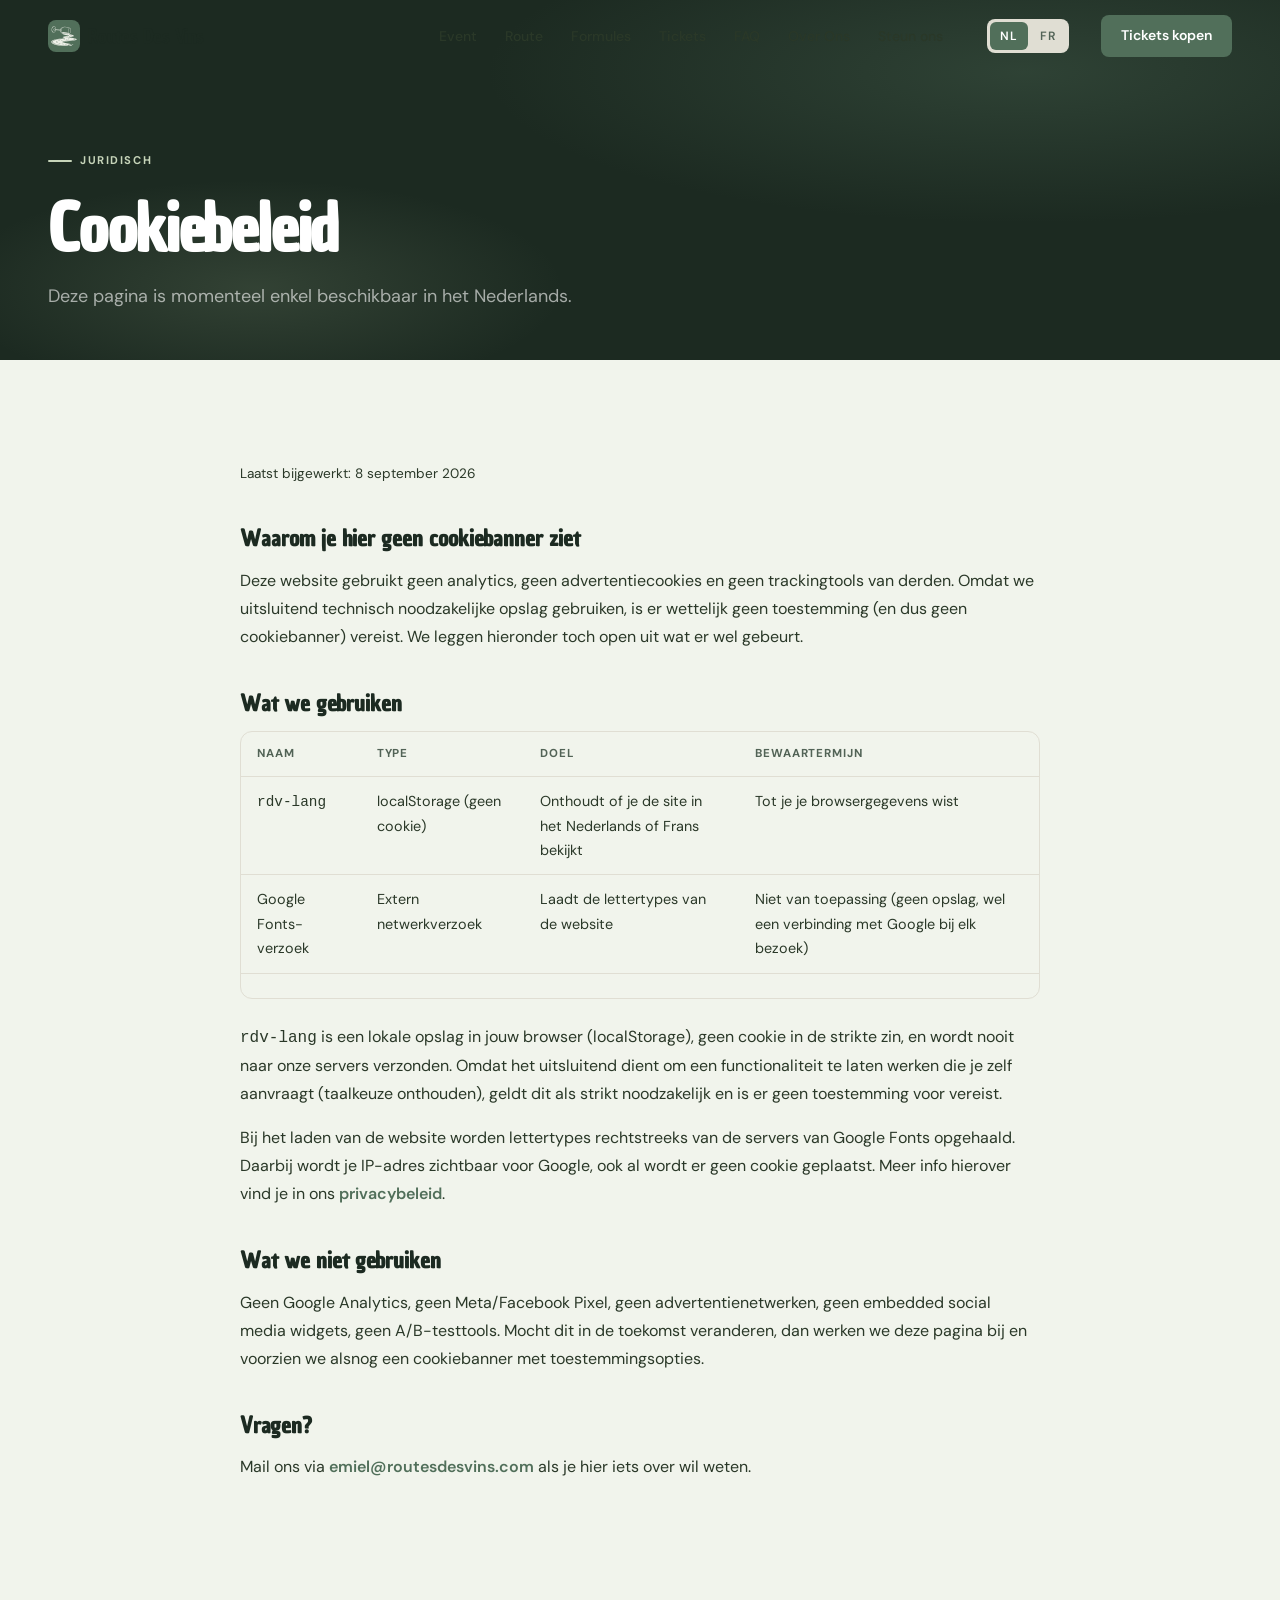
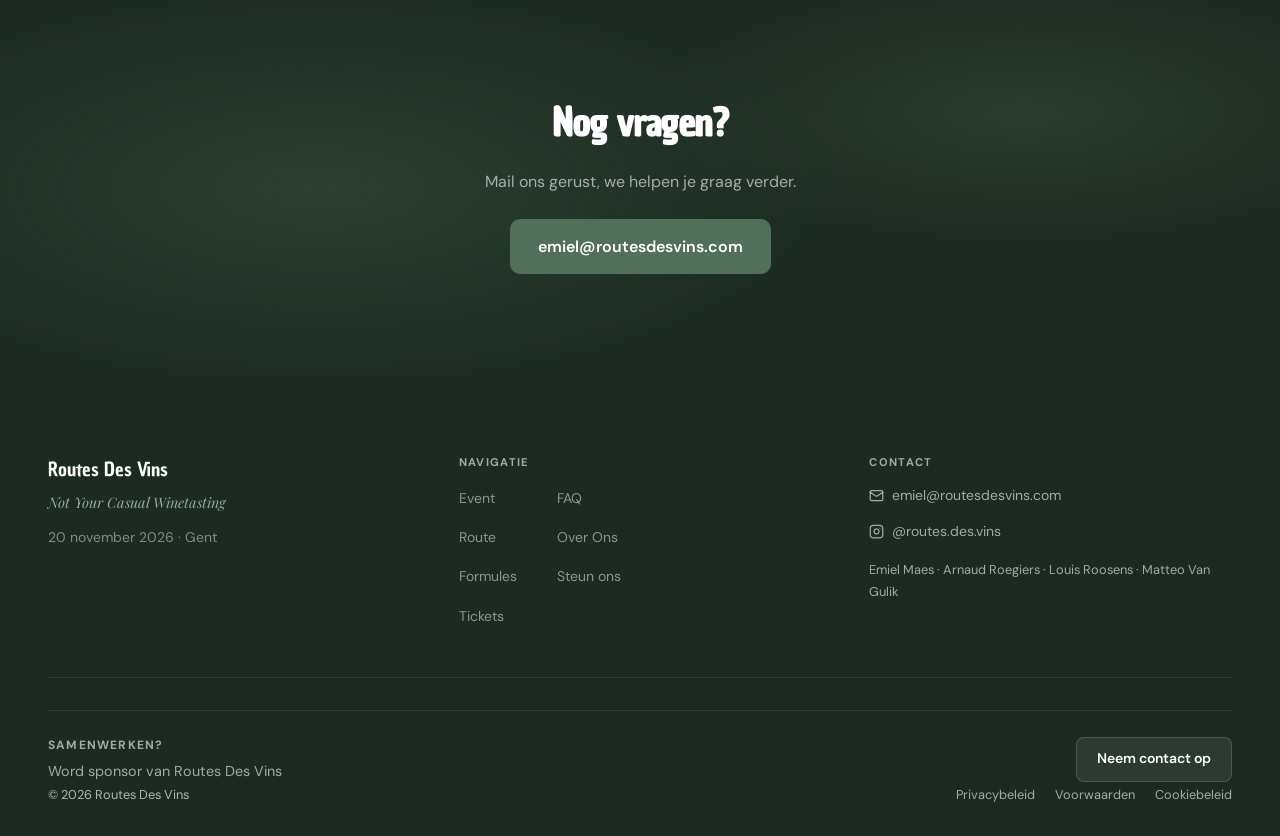
==== cookiebeleid.html @ 88eb8efd "Add legal pages, accessibility fixes, handelaar reorder, and new photos - Add privacy policy, terms " ====
<!DOCTYPE html>
<html lang="nl">
<head>
  <meta charset="UTF-8">
  <meta name="viewport" content="width=device-width, initial-scale=1.0">
  <title>Cookiebeleid — Routes Des Vins</title>
  <link rel="stylesheet" href="styles.css">
  <link rel="preconnect" href="https://fonts.googleapis.com">
  <link href="https://fonts.googleapis.com/css2?family=Chau+Philomene+One:ital@0;1&family=DM+Sans:ital,opsz,wght@0,9..40,300;0,9..40,400;0,9..40,500;0,9..40,600;1,9..40,300&family=Playfair+Display:ital@1&display=swap" rel="stylesheet">
  <style>
    .legal-prose h2 { font-size: 1.4rem; margin: 2.5rem 0 1rem; }
    .legal-prose h2:first-child { margin-top: 0; }
    .legal-prose p { margin: 0 0 1rem; color: var(--c-text); line-height: 1.75; }
    .legal-prose a { color: var(--c-forest); font-weight: 600; }
    .legal-meta { font-size: 0.85rem; color: var(--c-text-light); margin-bottom: 2.5rem; }
    .cookie-table { width: 100%; border-collapse: collapse; margin: 0 0 1.5rem; font-size: 0.9rem; }
    .cookie-table th, .cookie-table td { text-align: left; padding: 0.75rem 1rem; border-bottom: 1px solid var(--c-offwhite); vertical-align: top; }
    .cookie-table th { font-size: 0.72rem; font-weight: 700; letter-spacing: 0.08em; text-transform: uppercase; color: var(--c-text-light); }
    .table-wrapper { overflow-x: auto; border-radius: 12px; border: 1px solid var(--c-offwhite); margin-bottom: 1.5rem; }
    .cta-banner { background: var(--c-dark); position: relative; overflow: hidden; text-align: center; }
    .cta-banner::before {
      content: '';
      position: absolute;
      inset: 0;
      background:
        radial-gradient(ellipse 60% 80% at 25% 50%, rgba(81,111,90,.3) 0%, transparent 70%),
        radial-gradient(ellipse 50% 60% at 80% 30%, rgba(140,161,128,.15) 0%, transparent 60%);
    }
    .cta-banner > .container { position: relative; z-index: 1; }
  </style>
</head>
<body>

<nav class="nav scrolled">
  <a href="index.html" class="nav-logo">
    <img src="fotos/logo-mark.png" alt="Routes Des Vins" width="32" height="32">
    Routes Des Vins
  </a>
  <ul class="nav-links">
    <li><a href="event.html" data-i18n="nav_event">Event</a></li>
    <li><a href="route.html" data-i18n="nav_route">Route</a></li>
    <li><a href="formules.html" data-i18n="nav_formules">Formules</a></li>
    <li><a href="tickets.html" data-i18n="nav_tickets">Tickets</a></li>
    <li><a href="faq.html" data-i18n="nav_faq">FAQ</a></li>
    <li><a href="over-ons.html" data-i18n="nav_about">Over Ons</a></li>
    <li><a href="steun-ons.html" data-i18n="nav_steunons">Steun ons</a></li>
  </ul>
  <div class="nav-lang">
    <button class="lang-btn" data-lang="nl">NL</button>
    <button class="lang-btn" data-lang="fr">FR</button>
  </div>
  <a href="tickets.html" class="nav-cta" data-i18n="nav_cta">Tickets kopen</a>
  <button class="nav-hamburger" aria-label="Menu">
    <span></span><span></span><span></span>
  </button>
</nav>
<div class="nav-mobile">
  <a href="event.html" data-i18n="nav_event">Event</a>
  <a href="route.html" data-i18n="nav_route">Route</a>
  <a href="formules.html" data-i18n="nav_formules">Formules</a>
  <a href="tickets.html" data-i18n="nav_tickets">Tickets</a>
  <a href="faq.html" data-i18n="nav_faq">FAQ</a>
  <a href="over-ons.html" data-i18n="nav_about">Over Ons</a>
  <a href="steun-ons.html" data-i18n="nav_steunons">Steun ons</a>
  <a href="tickets.html" class="mobile-cta" data-i18n="nav_cta">Tickets kopen</a>
  <div class="mobile-lang">
    <button class="lang-btn" data-lang="nl">NL</button>
    <button class="lang-btn" data-lang="fr">FR</button>
  </div>
</div>

<header class="page-header">
  <div class="container page-header-content" style="width:100%">
    <span class="section-eyebrow">Juridisch</span>
    <h1 class="display-lg reveal" style="margin-top:0.5rem">Cookiebeleid</h1>
    <p class="body-lg reveal delay-1" style="max-width:560px;margin-top:1rem;color:rgba(255,255,255,.6)">Deze pagina is momenteel enkel beschikbaar in het Nederlands.</p>
  </div>
</header>

<section class="section" style="background:var(--c-cream)">
  <div class="container-sm legal-prose">
    <p class="legal-meta">Laatst bijgewerkt: 8 september 2026</p>

    <h2>Waarom je hier geen cookiebanner ziet</h2>
    <p>Deze website gebruikt geen analytics, geen advertentiecookies en geen trackingtools van derden. Omdat we uitsluitend technisch noodzakelijke opslag gebruiken, is er wettelijk geen toestemming (en dus geen cookiebanner) vereist. We leggen hieronder toch open uit wat er wel gebeurt.</p>

    <h2>Wat we gebruiken</h2>
    <div class="table-wrapper">
      <table class="cookie-table">
        <thead>
          <tr>
            <th>Naam</th>
            <th>Type</th>
            <th>Doel</th>
            <th>Bewaartermijn</th>
          </tr>
        </thead>
        <tbody>
          <tr>
            <td><code>rdv-lang</code></td>
            <td>localStorage (geen cookie)</td>
            <td>Onthoudt of je de site in het Nederlands of Frans bekijkt</td>
            <td>Tot je je browsergegevens wist</td>
          </tr>
          <tr>
            <td>Google Fonts-verzoek</td>
            <td>Extern netwerkverzoek</td>
            <td>Laadt de lettertypes van de website</td>
            <td>Niet van toepassing (geen opslag, wel een verbinding met Google bij elk bezoek)</td>
          </tr>
        </tbody>
      </table>
    </div>
    <p><code>rdv-lang</code> is een lokale opslag in jouw browser (localStorage), geen cookie in de strikte zin, en wordt nooit naar onze servers verzonden. Omdat het uitsluitend dient om een functionaliteit te laten werken die je zelf aanvraagt (taalkeuze onthouden), geldt dit als strikt noodzakelijk en is er geen toestemming voor vereist.</p>
    <p>Bij het laden van de website worden lettertypes rechtstreeks van de servers van Google Fonts opgehaald. Daarbij wordt je IP-adres zichtbaar voor Google, ook al wordt er geen cookie geplaatst. Meer info hierover vind je in ons <a href="privacybeleid.html">privacybeleid</a>.</p>

    <h2>Wat we niet gebruiken</h2>
    <p>Geen Google Analytics, geen Meta/Facebook Pixel, geen advertentienetwerken, geen embedded social media widgets, geen A/B-testtools. Mocht dit in de toekomst veranderen, dan werken we deze pagina bij en voorzien we alsnog een cookiebanner met toestemmingsopties.</p>

    <h2>Vragen?</h2>
    <p>Mail ons via <a href="mailto:emiel@routesdesvins.com">emiel@routesdesvins.com</a> als je hier iets over wil weten.</p>
  </div>
</section>

<section class="section cta-banner">
  <div class="container" style="display:flex;flex-direction:column;align-items:center;gap:1.5rem">
    <h2 class="display-md reveal" style="color:#fff;text-align:center">Nog vragen?</h2>
    <p class="reveal delay-1" style="color:rgba(255,255,255,.6);text-align:center;max-width:480px">Mail ons gerust, we helpen je graag verder.</p>
    <a href="mailto:emiel@routesdesvins.com" class="btn-primary reveal delay-2">emiel@routesdesvins.com</a>
  </div>
</section>

<footer class="footer">
  <div class="container">
    <div class="footer-top">
      <div>
        <div class="footer-brand">Routes Des Vins</div>
        <div class="footer-tagline" data-i18n="footer_tagline">Not Your Casual Winetasting</div>
        <p style="margin-top:0.75rem;font-size:0.875rem;color:rgba(255,255,255,.45)" data-i18n="footer_date">20 november 2026 · Gent</p>
      </div>
      <div>
        <div class="footer-label">Navigatie</div>
        <div style="display:flex;gap:2.5rem;">
          <ul class="footer-links">
            <li><a href="event.html" data-i18n="nav_event">Event</a></li>
            <li><a href="route.html" data-i18n="nav_route">Route</a></li>
            <li><a href="formules.html" data-i18n="nav_formules">Formules</a></li>
            <li><a href="tickets.html" data-i18n="nav_tickets">Tickets</a></li>
          </ul>
          <ul class="footer-links">
            <li><a href="faq.html" data-i18n="nav_faq">FAQ</a></li>
            <li><a href="over-ons.html" data-i18n="nav_about">Over Ons</a></li>
            <li><a href="steun-ons.html" data-i18n="nav_steunons">Steun ons</a></li>
          </ul>
        </div>
      </div>
      <div>
        <div class="footer-label" data-i18n="footer_contact">Contact</div>
        <p style="margin-bottom:0.5rem">
          <a href="mailto:emiel@routesdesvins.com" style="color:rgba(255,255,255,.6);font-size:0.875rem;display:inline-flex;align-items:center;gap:0.5rem">
            <svg width="15" height="15" viewBox="0 0 24 24" fill="none" stroke="currentColor" stroke-width="2" stroke-linecap="round" stroke-linejoin="round"><rect x="2" y="4" width="20" height="16" rx="2"/><path d="m22 7-8.97 5.7a1.94 1.94 0 0 1-2.06 0L2 7"/></svg>
            emiel@routesdesvins.com
          </a>
        </p>
        <p style="margin-bottom:0.75rem">
          <a href="https://instagram.com/routes.des.vins" target="_blank" rel="noopener" style="color:rgba(255,255,255,.6);font-size:0.875rem;display:inline-flex;align-items:center;gap:0.5rem">
            <svg width="15" height="15" viewBox="0 0 24 24" fill="none" stroke="currentColor" stroke-width="2" stroke-linecap="round" stroke-linejoin="round"><rect x="2" y="2" width="20" height="20" rx="5"/><path d="M16 11.37A4 4 0 1 1 12.63 8 4 4 0 0 1 16 11.37z"/><line x1="17.5" y1="6.5" x2="17.51" y2="6.5"/></svg>
            <span data-i18n="footer_instagram">@routes.des.vins</span>
          </a>
        </p>
        <p style="font-size:0.8rem;color:rgba(255,255,255,.6)" data-i18n="footer_org">Emiel Maes · Arnaud Roegiers · Louis Roosens · Matteo Van Gulik</p>
      </div>
    </div>
    <div style="border-top:1px solid rgba(255,255,255,.08);padding-top:1.5rem;margin-top:0.5rem;display:flex;align-items:center;justify-content:space-between;flex-wrap:wrap;gap:1rem;">
      <div>
        <div style="font-size:0.75rem;font-weight:700;letter-spacing:0.1em;text-transform:uppercase;color:rgba(255,255,255,.6);margin-bottom:0.25rem">Samenwerken?</div>
        <div style="font-size:0.9rem;color:rgba(255,255,255,.6)">Word sponsor van Routes Des Vins</div>
      </div>
      <a href="mailto:emiel@routesdesvins.com" style="display:inline-flex;align-items:center;gap:0.5rem;background:rgba(255,255,255,.08);border:1px solid rgba(255,255,255,.15);color:#fff;font-size:0.875rem;font-weight:600;padding:0.6rem 1.25rem;border-radius:8px;text-decoration:none">Neem contact op</a>
    </div>
    <div class="footer-bottom">
      <span data-i18n="footer_rights">© 2026 Routes Des Vins</span>
      <nav style="display:flex;gap:1.25rem;flex-wrap:wrap">
        <a href="privacybeleid.html" style="color:rgba(255,255,255,.6);font-size:0.8rem">Privacybeleid</a>
        <a href="voorwaarden.html" style="color:rgba(255,255,255,.6);font-size:0.8rem">Voorwaarden</a>
        <a href="cookiebeleid.html" style="color:rgba(255,255,255,.6);font-size:0.8rem">Cookiebeleid</a>
      </nav>
    </div>
  </div>
</footer>

<script src="translations.js"></script>
</body>
</html>
---- styles.css ----
/* ============================================
   Routes Des Vins — Design System
   ============================================ */

@import url('https://fonts.googleapis.com/css2?family=Chau+Philomene+One:ital@0;1&family=DM+Sans:ital,opsz,wght@0,9..40,300;0,9..40,400;0,9..40,500;0,9..40,600;1,9..40,300&family=Playfair+Display:ital@1&display=swap');

/* ── CSS Custom Properties ── */
:root {
  --c-forest:     #516F5A;
  --c-sage:       #8CA180;
  --c-muted:      #95AA9F;
  --c-light:      #C6D4B9;
  --c-offwhite:   #E0DED3;
  --c-cream:      #F1F4EC;
  --c-dark:       #1C2A21;
  --c-dark-mid:   #2D3F32;
  --c-text:       #2A3828;
  --c-text-light: #526356;

  --font-display: 'Chau Philomene One', sans-serif;
  --font-body:    'DM Sans', sans-serif;
  --font-accent:  'Playfair Display', serif;

  --nav-h: 72px;

  --ease-spring: cubic-bezier(0.34, 1.56, 0.64, 1);
  --ease-out:    cubic-bezier(0.22, 1, 0.36, 1);
  --ease-in-out: cubic-bezier(0.65, 0, 0.35, 1);

  --shadow-sm:  0 1px 3px rgba(81,111,90,.08), 0 1px 2px rgba(81,111,90,.06);
  --shadow-md:  0 4px 16px rgba(81,111,90,.10), 0 2px 6px rgba(81,111,90,.08);
  --shadow-lg:  0 12px 40px rgba(81,111,90,.14), 0 4px 12px rgba(81,111,90,.08);
  --shadow-xl:  0 24px 64px rgba(81,111,90,.18), 0 8px 20px rgba(81,111,90,.10);
}

/* ── Reset & Base ── */
*, *::before, *::after { box-sizing: border-box; margin: 0; padding: 0; }

html { scroll-behavior: smooth; font-size: 16px; }

body {
  font-family: var(--font-body);
  background: var(--c-cream);
  color: var(--c-text);
  line-height: 1.7;
  -webkit-font-smoothing: antialiased;
  -moz-osx-font-smoothing: grayscale;
  overflow-x: hidden;
}

img { display: block; max-width: 100%; }
a { color: inherit; text-decoration: none; }

/* ── Typography ── */
h1, h2, h3, h4 {
  font-family: var(--font-display);
  line-height: 1.1;
  color: var(--c-dark);
}

.display-xl {
  font-size: clamp(3rem, 8vw, 7rem);
  letter-spacing: -0.03em;
  line-height: 1.0;
}

.display-lg {
  font-size: clamp(2rem, 5vw, 4.5rem);
  letter-spacing: -0.025em;
}

.display-md {
  font-size: clamp(1.5rem, 3vw, 2.75rem);
  letter-spacing: -0.02em;
}

.body-lg  { font-size: 1.125rem; line-height: 1.75; }
.body-sm  { font-size: 0.875rem; line-height: 1.6; }
.label    { font-size: 0.75rem; font-weight: 600; letter-spacing: 0.12em; text-transform: uppercase; }
.italic-accent { font-family: var(--font-accent); font-style: italic; }

/* ── Navigation ── */
.nav {
  position: fixed;
  top: 0; left: 0; right: 0;
  z-index: 100;
  height: var(--nav-h);
  display: flex;
  align-items: center;
  padding: 0 clamp(1.5rem, 4vw, 3rem);
  gap: 2rem;
  transition: background 0.4s var(--ease-out), box-shadow 0.4s var(--ease-out);
}

.nav.scrolled {
  background: rgba(241,244,236,.96);
  backdrop-filter: blur(12px);
  -webkit-backdrop-filter: blur(12px);
  box-shadow: var(--shadow-sm);
}

.nav-logo {
  font-family: var(--font-display);
  font-size: 1.2rem;
  letter-spacing: -0.01em;
  color: var(--c-dark);
  flex-shrink: 0;
  display: flex;
  align-items: center;
  gap: 0.5rem;
}

.nav-logo svg { width: 32px; height: 32px; }
.nav-logo img { width: 32px; height: 32px; border-radius: 8px; display: block; flex-shrink: 0; }

.nav-links {
  display: flex;
  align-items: center;
  gap: 0.25rem;
  margin-left: auto;
  list-style: none;
}

.nav-links a {
  font-size: 0.875rem;
  font-weight: 500;
  color: var(--c-text);
  padding: 0.5rem 0.75rem;
  border-radius: 6px;
  transition: color 0.2s, background 0.2s;
}

.nav-links a:hover { color: var(--c-forest); background: rgba(81,111,90,.06); }
.nav-links a:active { background: rgba(81,111,90,.12); }
.nav-links a.active { color: var(--c-forest); font-weight: 600; }
.nav-links a:focus-visible { outline: 2px solid var(--c-sage); outline-offset: 2px; border-radius: 4px; }

.nav-lang {
  display: flex;
  align-items: center;
  gap: 0.125rem;
  background: var(--c-offwhite);
  border-radius: 8px;
  padding: 3px;
  flex-shrink: 0;
}

.nav-lang button {
  font-family: var(--font-body);
  font-size: 0.75rem;
  font-weight: 600;
  letter-spacing: 0.06em;
  padding: 0.35rem 0.65rem;
  border: none;
  border-radius: 6px;
  cursor: pointer;
  background: transparent;
  color: var(--c-text-light);
  transition: background 0.2s, color 0.2s;
}

.nav-lang button.active {
  background: var(--c-forest);
  color: #fff;
}

.nav-lang button:hover:not(.active) { background: var(--c-light); color: var(--c-dark); }
.nav-lang button:focus-visible { outline: 2px solid var(--c-sage); outline-offset: 2px; }
.nav-hamburger:focus-visible { outline: 2px solid var(--c-sage); outline-offset: 2px; border-radius: 4px; }

.nav-cta {
  flex-shrink: 0;
  font-family: var(--font-body);
  font-size: 0.875rem;
  font-weight: 600;
  padding: 0.55rem 1.25rem;
  background: var(--c-forest);
  color: #fff;
  border-radius: 8px;
  border: none;
  cursor: pointer;
  transition: background 0.2s, transform 0.2s var(--ease-spring), box-shadow 0.2s;
  text-decoration: none;
  display: inline-flex;
  align-items: center;
}

.nav-cta:hover { background: var(--c-dark-mid); box-shadow: var(--shadow-md); transform: translateY(-1px); }
.nav-cta:active { transform: translateY(0); box-shadow: none; }

.nav-hamburger {
  display: none;
  flex-direction: column;
  gap: 5px;
  cursor: pointer;
  padding: 8px;
  border: none;
  background: none;
  margin-left: auto;
}

.nav-hamburger span {
  display: block;
  width: 22px;
  height: 2px;
  background: var(--c-dark);
  border-radius: 2px;
  transition: transform 0.3s var(--ease-out), opacity 0.3s;
}

/* ── Mobile Nav ── */
.nav-mobile { display: none; }

@media (max-width: 900px) {
  .nav-links, .nav-lang, .nav-cta { display: none; }
  .nav-hamburger { display: flex; }

  .nav-mobile {
    display: block;
    position: fixed;
    inset: 0;
    z-index: 99;
    background: var(--c-cream);
    display: flex;
    flex-direction: column;
    padding: calc(var(--nav-h) + 2rem) 2rem 2rem;
    gap: 0.5rem;
    transform: translateX(100%);
    transition: transform 0.4s var(--ease-out);
  }

  .nav-mobile.open { transform: translateX(0); }

  .nav-mobile a {
    font-family: var(--font-display);
    font-size: 1.75rem;
    color: var(--c-dark);
    padding: 0.75rem 0;
    border-bottom: 1px solid var(--c-offwhite);
    display: block;
  }

  .nav-mobile .mobile-lang {
    display: flex;
    gap: 1rem;
    margin-top: 1.5rem;
    padding-top: 1.5rem;
    border-top: 1px solid var(--c-offwhite);
  }

  .nav-mobile .mobile-lang button {
    font-family: var(--font-body);
    font-size: 0.875rem;
    font-weight: 600;
    padding: 0.5rem 1rem;
    border-radius: 8px;
    border: 2px solid var(--c-forest);
    background: transparent;
    color: var(--c-forest);
    cursor: pointer;
  }

  .nav-mobile .mobile-lang button.active {
    background: var(--c-forest);
    color: #fff;
  }

  .nav-mobile .mobile-cta {
    margin-top: 1rem;
    display: inline-flex;
    justify-content: center;
    padding: 1rem;
    background: var(--c-forest);
    color: #fff;
    border-radius: 12px;
    font-weight: 600;
    font-size: 1rem;
  }
}

/* ── Buttons ── */
.btn-primary {
  display: inline-flex;
  align-items: center;
  gap: 0.5rem;
  font-family: var(--font-body);
  font-size: 1rem;
  font-weight: 600;
  padding: 0.85rem 1.75rem;
  background: var(--c-forest);
  color: #fff;
  border-radius: 10px;
  border: none;
  cursor: pointer;
  text-decoration: none;
  transition: background 0.2s, transform 0.25s var(--ease-spring), box-shadow 0.25s;
}

.btn-primary:hover { background: var(--c-dark-mid); box-shadow: var(--shadow-lg); transform: translateY(-2px); }
.btn-primary:active { transform: translateY(0); box-shadow: var(--shadow-sm); }
.btn-primary:focus-visible { outline: 3px solid var(--c-sage); outline-offset: 3px; }

.btn-secondary {
  display: inline-flex;
  align-items: center;
  gap: 0.5rem;
  font-family: var(--font-body);
  font-size: 1rem;
  font-weight: 600;
  padding: 0.85rem 1.75rem;
  background: transparent;
  color: var(--c-forest);
  border-radius: 10px;
  border: 2px solid var(--c-forest);
  cursor: pointer;
  text-decoration: none;
  transition: background 0.2s, color 0.2s, transform 0.25s var(--ease-spring), box-shadow 0.25s;
}

.btn-secondary:hover { background: var(--c-forest); color: #fff; box-shadow: var(--shadow-md); transform: translateY(-2px); }
.btn-secondary:active { transform: translateY(0); }
.btn-secondary:focus-visible { outline: 3px solid var(--c-sage); outline-offset: 3px; }

.btn-ghost {
  display: inline-flex;
  align-items: center;
  gap: 0.5rem;
  font-family: var(--font-body);
  font-size: 0.95rem;
  font-weight: 500;
  padding: 0.6rem 0;
  color: var(--c-forest);
  background: none;
  border: none;
  cursor: pointer;
  text-decoration: none;
  border-bottom: 1.5px solid transparent;
  transition: border-color 0.2s, color 0.2s;
}

.btn-ghost:hover { border-color: var(--c-forest); color: var(--c-dark); }
.btn-ghost:focus-visible { outline: 2px solid var(--c-sage); border-radius: 2px; }

/* ── Section Wrappers ── */
.section {
  padding: clamp(4rem, 8vw, 7rem) clamp(1.5rem, 4vw, 3rem);
}

.section-sm {
  padding: clamp(2.5rem, 5vw, 4rem) clamp(1.5rem, 4vw, 3rem);
}

.container {
  max-width: 1280px;
  margin: 0 auto;
  width: 100%;
}

.container-sm {
  max-width: 800px;
  margin: 0 auto;
  width: 100%;
}

/* ── Section Label ── */
.section-eyebrow {
  display: inline-flex;
  align-items: center;
  gap: 0.5rem;
  font-size: 0.7rem;
  font-weight: 700;
  letter-spacing: 0.14em;
  text-transform: uppercase;
  color: var(--c-forest);
  margin-bottom: 1rem;
}

.section-eyebrow::before {
  content: '';
  display: block;
  width: 24px;
  height: 2px;
  background: var(--c-forest);
  border-radius: 2px;
}

/* ── Grain Texture Overlay ── */
.grain {
  position: relative;
}

.grain::after {
  content: '';
  position: absolute;
  inset: 0;
  opacity: 0.035;
  pointer-events: none;
  background-image: url("data:image/svg+xml,%3Csvg viewBox='0 0 256 256' xmlns='http://www.w3.org/2000/svg'%3E%3Cfilter id='noise'%3E%3CfeTurbulence type='fractalNoise' baseFrequency='0.9' numOctaves='4' stitchTiles='stitch'/%3E%3C/filter%3E%3Crect width='100%25' height='100%25' filter='url(%23noise)'/%3E%3C/svg%3E");
  background-repeat: repeat;
  background-size: 256px;
  mix-blend-mode: multiply;
}

/* ── Hero Base ── */
.hero {
  min-height: 100dvh;
  padding-top: var(--nav-h);
  position: relative;
  overflow: hidden;
}

/* ── Cards ── */
.card {
  background: #fff;
  border-radius: 16px;
  padding: 2rem;
  box-shadow: var(--shadow-md);
  transition: transform 0.3s var(--ease-spring), box-shadow 0.3s;
}

.card:hover { transform: translateY(-4px); box-shadow: var(--shadow-xl); }

.card-sage {
  background: var(--c-light);
  border-radius: 16px;
  padding: 2rem;
}

/* ── Country Cards ── */
.country-card {
  border-radius: 20px;
  overflow: hidden;
  position: relative;
  aspect-ratio: 4/5;
  cursor: default;
  box-shadow: var(--shadow-lg);
}

.country-card-inner {
  height: 100%;
  padding: 2rem;
  display: flex;
  flex-direction: column;
  justify-content: flex-end;
  position: relative;
  z-index: 1;
}

.country-card-bg {
  position: absolute;
  inset: 0;
  transition: transform 0.6s var(--ease-out);
}

.country-card:hover .country-card-bg { transform: scale(1.04); }

/* ── Formula Cards ── */
.formula-card {
  border-radius: 20px;
  padding: 2.5rem;
  position: relative;
  overflow: hidden;
  transition: transform 0.3s var(--ease-spring), box-shadow 0.3s;
  cursor: default;
}

.formula-card:hover { transform: translateY(-6px); box-shadow: var(--shadow-xl); }

.formula-card.featured {
  background: var(--c-forest);
  color: #fff;
}

.formula-card.featured h3,
.formula-card.featured p,
.formula-card.featured li { color: #fff; }

.formula-badge {
  display: inline-flex;
  align-items: center;
  gap: 0.4rem;
  font-size: 0.7rem;
  font-weight: 700;
  letter-spacing: 0.12em;
  text-transform: uppercase;
  padding: 0.35rem 0.75rem;
  border-radius: 100px;
  margin-bottom: 1.5rem;
}

/* ── Countdown ── */
.countdown-grid {
  display: flex;
  gap: clamp(1rem, 3vw, 2rem);
  justify-content: center;
  flex-wrap: wrap;
}

.countdown-unit {
  display: flex;
  flex-direction: column;
  align-items: center;
  gap: 0.25rem;
}

.countdown-number {
  font-family: var(--font-display);
  font-size: clamp(2.5rem, 7vw, 5rem);
  line-height: 1;
  letter-spacing: -0.03em;
  color: var(--c-forest);
  min-width: 2ch;
  text-align: center;
}

.countdown-label {
  font-size: 0.7rem;
  font-weight: 600;
  letter-spacing: 0.12em;
  text-transform: uppercase;
  color: var(--c-text-light);
}

.countdown-sep {
  font-family: var(--font-display);
  font-size: clamp(2rem, 5vw, 3.5rem);
  color: var(--c-light);
  line-height: 1;
  align-self: flex-start;
  padding-top: 0.15em;
}

/* ── Steps ── */
.step-item {
  display: grid;
  grid-template-columns: auto 1fr;
  gap: 1.25rem 1.5rem;
  align-items: start;
  padding: 1.5rem 0;
  border-bottom: 1px solid var(--c-offwhite);
}

.step-item:last-child { border-bottom: none; }

.step-number {
  font-family: var(--font-display);
  font-size: 0.875rem;
  color: #fff;
  background: var(--c-forest);
  width: 32px;
  height: 32px;
  border-radius: 50%;
  display: flex;
  align-items: center;
  justify-content: center;
  flex-shrink: 0;
  margin-top: 0.1rem;
}

/* ── FAQ Accordion ── */
.faq-item {
  border-bottom: 1px solid var(--c-offwhite);
}

.faq-trigger {
  width: 100%;
  display: flex;
  align-items: center;
  justify-content: space-between;
  gap: 1rem;
  padding: 1.5rem 0;
  background: none;
  border: none;
  cursor: pointer;
  text-align: left;
  font-family: var(--font-body);
  font-size: 1rem;
  font-weight: 500;
  color: var(--c-dark);
  transition: color 0.2s;
}

.faq-trigger:hover { color: var(--c-forest); }
.faq-trigger:focus-visible { outline: 2px solid var(--c-sage); border-radius: 4px; }

.faq-icon {
  flex-shrink: 0;
  width: 24px;
  height: 24px;
  border-radius: 50%;
  background: var(--c-offwhite);
  display: flex;
  align-items: center;
  justify-content: center;
  transition: background 0.2s, transform 0.3s var(--ease-spring);
}

.faq-trigger[aria-expanded="true"] .faq-icon {
  background: var(--c-forest);
  transform: rotate(45deg);
}

.faq-icon svg { width: 14px; height: 14px; }
.faq-trigger[aria-expanded="true"] .faq-icon svg { stroke: #fff; }

.faq-body {
  display: grid;
  grid-template-rows: 0fr;
  transition: grid-template-rows 0.35s var(--ease-out);
}

.faq-body.open { grid-template-rows: 1fr; }

.faq-body-inner {
  overflow: hidden;
}

.faq-body-inner p {
  padding-bottom: 1.5rem;
  color: var(--c-text-light);
  line-height: 1.75;
}

/* ── Footer ── */
.footer {
  background: var(--c-dark);
  color: rgba(255,255,255,.65);
  padding: clamp(3rem, 6vw, 5rem) clamp(1.5rem, 4vw, 3rem) 2rem;
}

.footer-top {
  display: grid;
  grid-template-columns: 1fr 1fr 1fr;
  gap: 3rem;
  padding-bottom: 3rem;
  border-bottom: 1px solid rgba(255,255,255,.08);
  margin-bottom: 2rem;
}

@media (max-width: 768px) {
  .footer-top { grid-template-columns: 1fr; gap: 2rem; }
}

.footer-brand { font-family: var(--font-display); font-size: 1.2rem; color: #fff; }
.footer-tagline { font-family: var(--font-accent); font-style: italic; font-size: 0.9rem; color: var(--c-muted); margin-top: 0.25rem; }

.footer-links { list-style: none; display: flex; flex-direction: column; gap: 0.75rem; }
.footer-links a { color: rgba(255,255,255,.5); font-size: 0.875rem; transition: color 0.2s; }
.footer-links a:hover { color: #fff; }

.footer-label { font-size: 0.7rem; font-weight: 700; letter-spacing: 0.12em; text-transform: uppercase; color: rgba(255,255,255,.6); margin-bottom: 0.75rem; }

.footer-bottom {
  display: flex;
  align-items: center;
  justify-content: space-between;
  flex-wrap: wrap;
  gap: 1rem;
  font-size: 0.8rem;
}

/* ── Scroll Reveal Animations ── */
.reveal {
  opacity: 0;
  transform: translateY(24px);
  transition: opacity 0.7s var(--ease-out), transform 0.7s var(--ease-out);
}

.reveal.visible { opacity: 1; transform: translateY(0); }

.reveal-left {
  opacity: 0;
  transform: translateX(-32px);
  transition: opacity 0.7s var(--ease-out), transform 0.7s var(--ease-out);
}

.reveal-left.visible { opacity: 1; transform: translateX(0); }

.reveal-scale {
  opacity: 0;
  transform: scale(0.94);
  transition: opacity 0.6s var(--ease-out), transform 0.6s var(--ease-spring);
}

.reveal-scale.visible { opacity: 1; transform: scale(1); }

/* Stagger delays */
.delay-1 { transition-delay: 0.1s; }
.delay-2 { transition-delay: 0.2s; }
.delay-3 { transition-delay: 0.3s; }
.delay-4 { transition-delay: 0.4s; }
.delay-5 { transition-delay: 0.5s; }
.delay-6 { transition-delay: 0.6s; }

/* ── Dividers ── */
.divider {
  width: 40px;
  height: 3px;
  background: var(--c-forest);
  border-radius: 3px;
  margin: 1rem 0;
}

/* ── Tag / Pill ── */
.tag {
  display: inline-flex;
  align-items: center;
  gap: 0.35rem;
  font-size: 0.75rem;
  font-weight: 600;
  padding: 0.3rem 0.75rem;
  border-radius: 100px;
  background: var(--c-light);
  color: var(--c-forest);
}

/* ── USP Grid ── */
.usp-grid {
  display: grid;
  grid-template-columns: repeat(3, 1fr);
  gap: 1.5rem;
}

@media (max-width: 768px) { .usp-grid { grid-template-columns: 1fr; } }

.usp-card {
  background: #fff;
  border-radius: 16px;
  padding: 2rem;
  display: flex;
  flex-direction: column;
  gap: 0.75rem;
  box-shadow: var(--shadow-sm);
  transition: transform 0.3s var(--ease-spring), box-shadow 0.3s;
}

.usp-card:hover { transform: translateY(-4px); box-shadow: var(--shadow-lg); }

.usp-icon {
  width: 48px;
  height: 48px;
  background: var(--c-light);
  border-radius: 12px;
  display: flex;
  align-items: center;
  justify-content: center;
  font-size: 1.5rem;
}

/* ── Page Header (inner pages) ── */
.page-header {
  min-height: 40vh;
  padding: calc(var(--nav-h) + 3rem) clamp(1.5rem, 4vw, 3rem) 3rem;
  background: var(--c-dark);
  position: relative;
  overflow: hidden;
  display: flex;
  align-items: flex-end;
}

.page-header::before {
  content: '';
  position: absolute;
  inset: 0;
  background:
    radial-gradient(ellipse 60% 60% at 80% 20%, rgba(81,111,90,.35) 0%, transparent 70%),
    radial-gradient(ellipse 40% 50% at 20% 80%, rgba(140,161,128,.2) 0%, transparent 60%);
}

.page-header-content { position: relative; z-index: 1; }

.page-header h1 { color: #fff; }
.page-header .section-eyebrow { color: var(--c-light); }
.page-header .section-eyebrow::before { background: var(--c-light); }
.page-header p { color: rgba(255,255,255,.65); }

/* ── Boarding Pass Visual ── */
.boarding-pass {
  background: #fff;
  border-radius: 16px;
  box-shadow: var(--shadow-xl);
  overflow: hidden;
  display: grid;
  grid-template-columns: 1fr auto;
}

.boarding-pass-main { padding: 2rem; }
.boarding-pass-stub {
  width: 100px;
  background: var(--c-forest);
  padding: 2rem 1rem;
  display: flex;
  flex-direction: column;
  align-items: center;
  justify-content: center;
  gap: 1rem;
}

.boarding-pass-stub .vertical-text {
  writing-mode: vertical-rl;
  text-orientation: mixed;
  font-family: var(--font-display);
  font-size: 0.875rem;
  letter-spacing: 0.1em;
  color: #fff;
  white-space: nowrap;
}

/* ── Responsive grid helpers ── */
.grid-2 { display: grid; grid-template-columns: repeat(2, 1fr); gap: 1.5rem; }
.grid-3 { display: grid; grid-template-columns: repeat(3, 1fr); gap: 1.5rem; }
.grid-4 { display: grid; grid-template-columns: repeat(4, 1fr); gap: 1.5rem; }

@media (max-width: 1024px) { .grid-4 { grid-template-columns: repeat(2, 1fr); } }
@media (max-width: 768px) {
  .grid-2, .grid-3, .grid-4 { grid-template-columns: 1fr; }
}

/* ── Utility ── */
.text-center { text-align: center; }
.text-forest { color: var(--c-forest); }
.text-muted { color: var(--c-text-light); }
.mt-1 { margin-top: 0.5rem; }
.mt-2 { margin-top: 1rem; }
.mt-3 { margin-top: 1.5rem; }
.mt-4 { margin-top: 2rem; }
.mt-6 { margin-top: 3rem; }
.mt-8 { margin-top: 4rem; }
.mb-1 { margin-bottom: 0.5rem; }
.mb-2 { margin-bottom: 1rem; }
.mb-3 { margin-bottom: 1.5rem; }
.mb-4 { margin-bottom: 2rem; }

/* ── Scroll indicator ── */
.scroll-indicator {
  position: absolute;
  bottom: 2rem;
  left: 50%;
  transform: translateX(-50%);
  display: flex;
  flex-direction: column;
  align-items: center;
  gap: 0.5rem;
  color: rgba(255,255,255,.5);
  font-size: 0.7rem;
  font-weight: 600;
  letter-spacing: 0.1em;
  text-transform: uppercase;
  animation: scroll-bounce 2s ease-in-out infinite;
}

.scroll-indicator svg { opacity: .6; }

@keyframes scroll-bounce {
  0%, 100% { transform: translateX(-50%) translateY(0); }
  50% { transform: translateX(-50%) translateY(6px); }
}

/* ── Floating badge ── */
.float-badge {
  position: absolute;
  display: flex;
  flex-direction: column;
  align-items: center;
  background: #fff;
  border-radius: 14px;
  padding: 1rem 1.25rem;
  box-shadow: var(--shadow-xl);
  animation: float 4s ease-in-out infinite;
}

@keyframes float {
  0%, 100% { transform: translateY(0); }
  50% { transform: translateY(-8px); }
}

/* ── Table styles ── */
.data-table {
  width: 100%;
  border-collapse: collapse;
  font-size: 0.9rem;
}

.data-table th {
  font-family: var(--font-display);
  font-size: 0.875rem;
  text-align: left;
  padding: 1rem 1.25rem;
  background: var(--c-dark);
  color: #fff;
  font-weight: 400;
}

.data-table td {
  padding: 1rem 1.25rem;
  border-bottom: 1px solid var(--c-offwhite);
}

.data-table tr:last-child td { border-bottom: none; }
.data-table tr:hover td { background: var(--c-cream); }

/* ── Price display ── */
.price-display {
  font-family: var(--font-display);
  font-size: 2.5rem;
  letter-spacing: -0.03em;
  color: var(--c-forest);
}

.price-display.on-dark { color: rgba(255,255,255,.9); }

.price-period {
  font-family: var(--font-body);
  font-size: 0.875rem;
  color: var(--c-text-light);
  font-weight: 400;
}

/* ── Team member card ── */
.team-card {
  background: #fff;
  border-radius: 16px;
  overflow: hidden;
  box-shadow: var(--shadow-md);
  transition: transform 0.3s var(--ease-spring), box-shadow 0.3s;
}

.team-card:hover { transform: translateY(-4px); box-shadow: var(--shadow-xl); }

.team-card-img {
  aspect-ratio: 1;
  background: var(--c-light);
  overflow: hidden;
}

.team-card-body { padding: 1.5rem; }
.bio-toggle:focus-visible { outline: 2px solid var(--c-sage); outline-offset: 2px; border-radius: 4px; }

/* ── Urgency banner ── */
.urgency-banner {
  display: flex;
  align-items: center;
  gap: 0.75rem;
  background: rgba(81,111,90,.08);
  border: 1px solid var(--c-light);
  border-radius: 10px;
  padding: 0.875rem 1.25rem;
  font-size: 0.875rem;
  font-weight: 500;
  color: var(--c-forest);
}

/* ── Wine passport visual ── */
.passport-cover {
  background: var(--c-dark);
  border-radius: 12px;
  padding: 2rem;
  aspect-ratio: 3/4;
  display: flex;
  flex-direction: column;
  justify-content: space-between;
  box-shadow: var(--shadow-xl);
}

/* ── Highlight text ── */
.highlight {
  position: relative;
  display: inline-block;
}

.highlight::after {
  content: '';
  position: absolute;
  left: 0;
  bottom: 0.05em;
  width: 100%;
  height: 0.3em;
  background: var(--c-light);
  z-index: -1;
  border-radius: 2px;
}
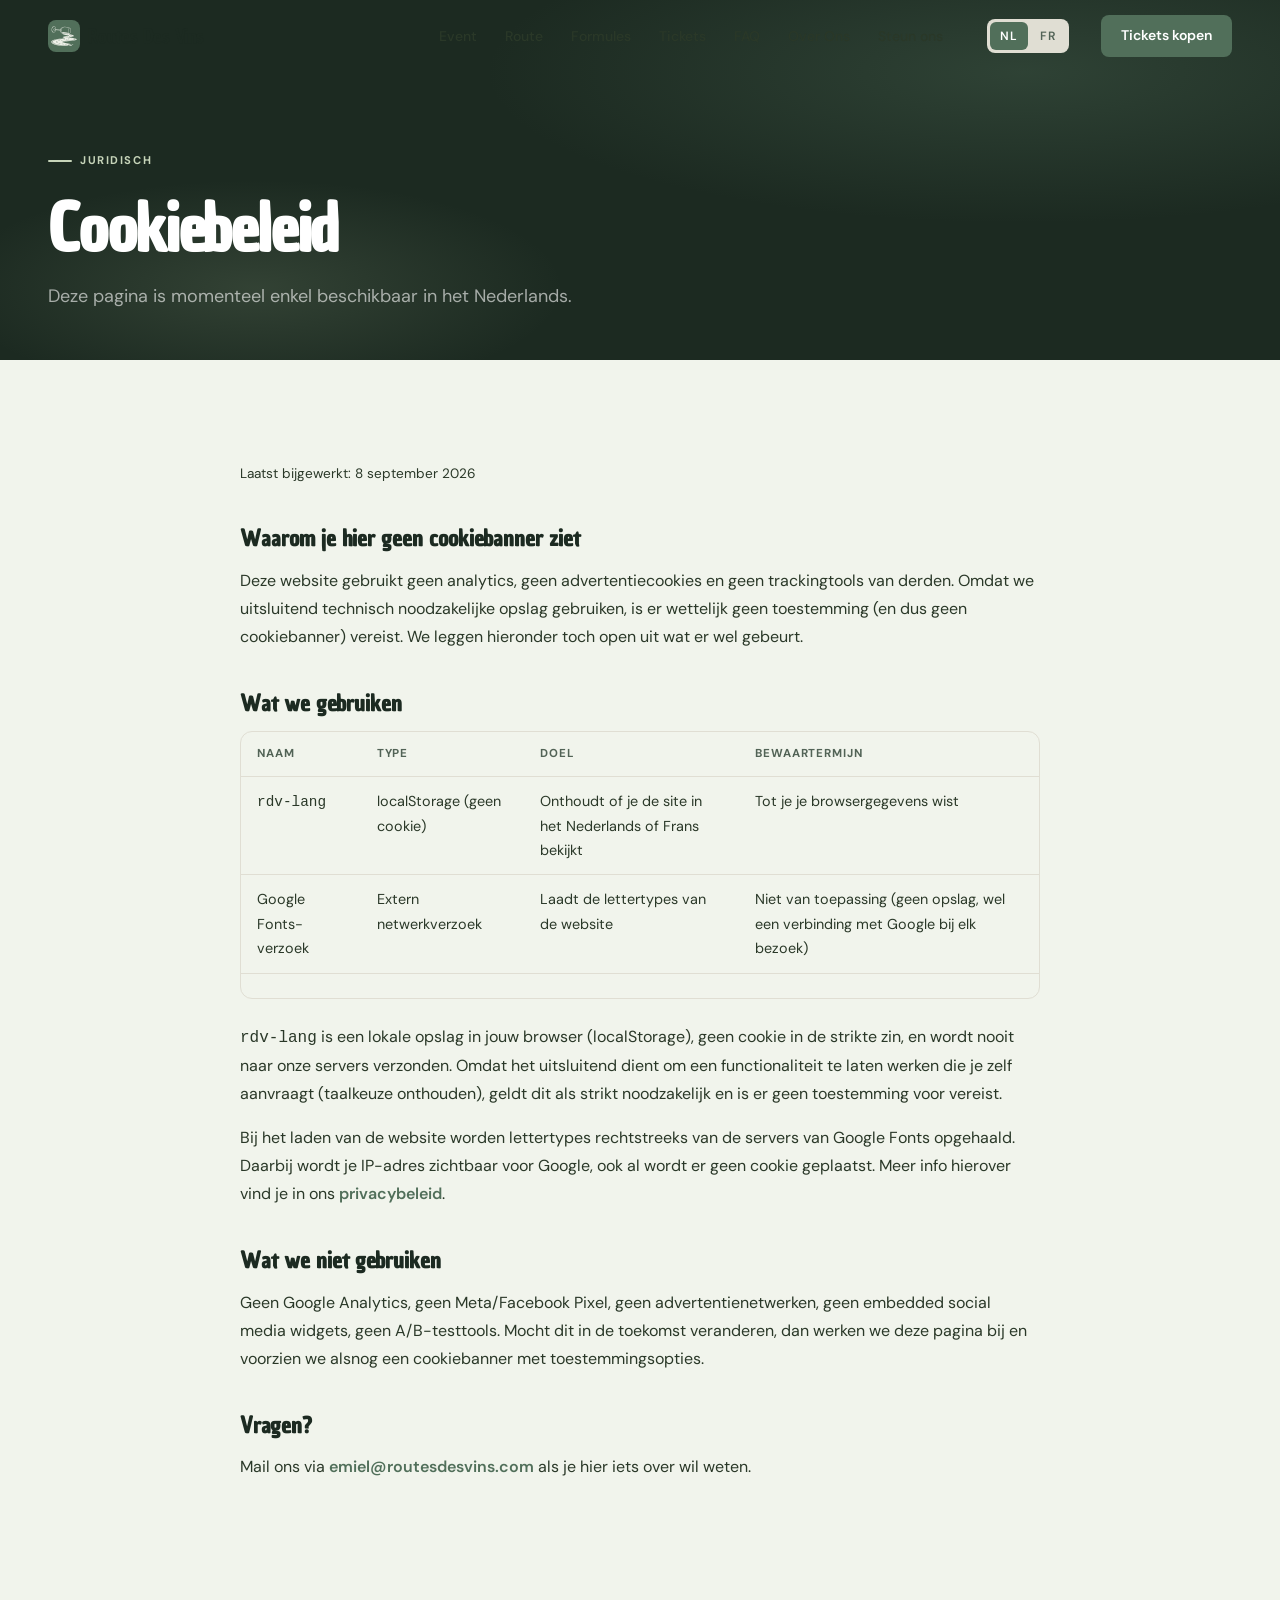
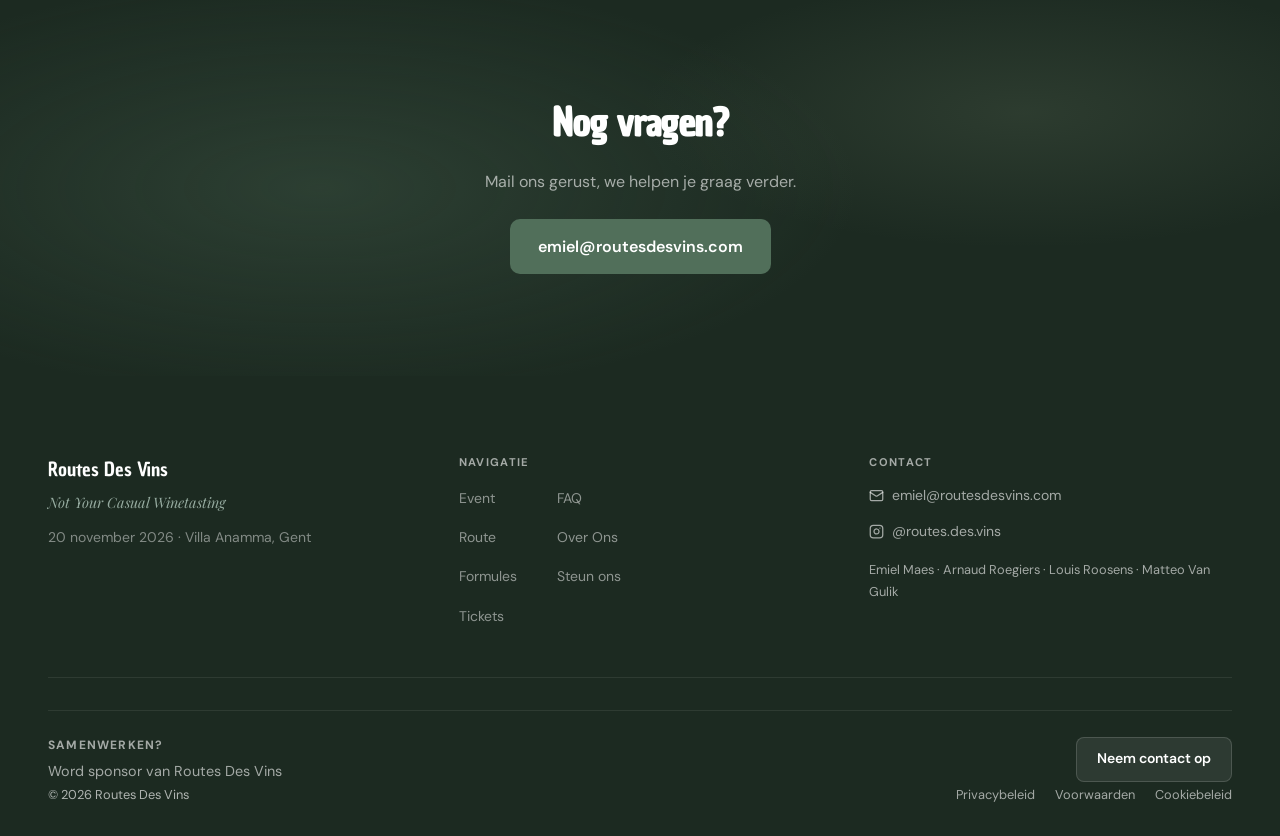
==== commit 0cfaf112: "Add Wijndomein Waes partner, Villa Anamma location, social/poster assets - Wijnhandelaar-model herno" ====
--- a/cookiebeleid.html
+++ b/cookiebeleid.html
@@ -136,7 +136,7 @@
       <div>
         <div class="footer-brand">Routes Des Vins</div>
         <div class="footer-tagline" data-i18n="footer_tagline">Not Your Casual Winetasting</div>
-        <p style="margin-top:0.75rem;font-size:0.875rem;color:rgba(255,255,255,.45)" data-i18n="footer_date">20 november 2026 · Gent</p>
+        <p style="margin-top:0.75rem;font-size:0.875rem;color:rgba(255,255,255,.45)" data-i18n="footer_date">20 november 2026 · Villa Anamma, Gent</p>
       </div>
       <div>
         <div class="footer-label">Navigatie</div>
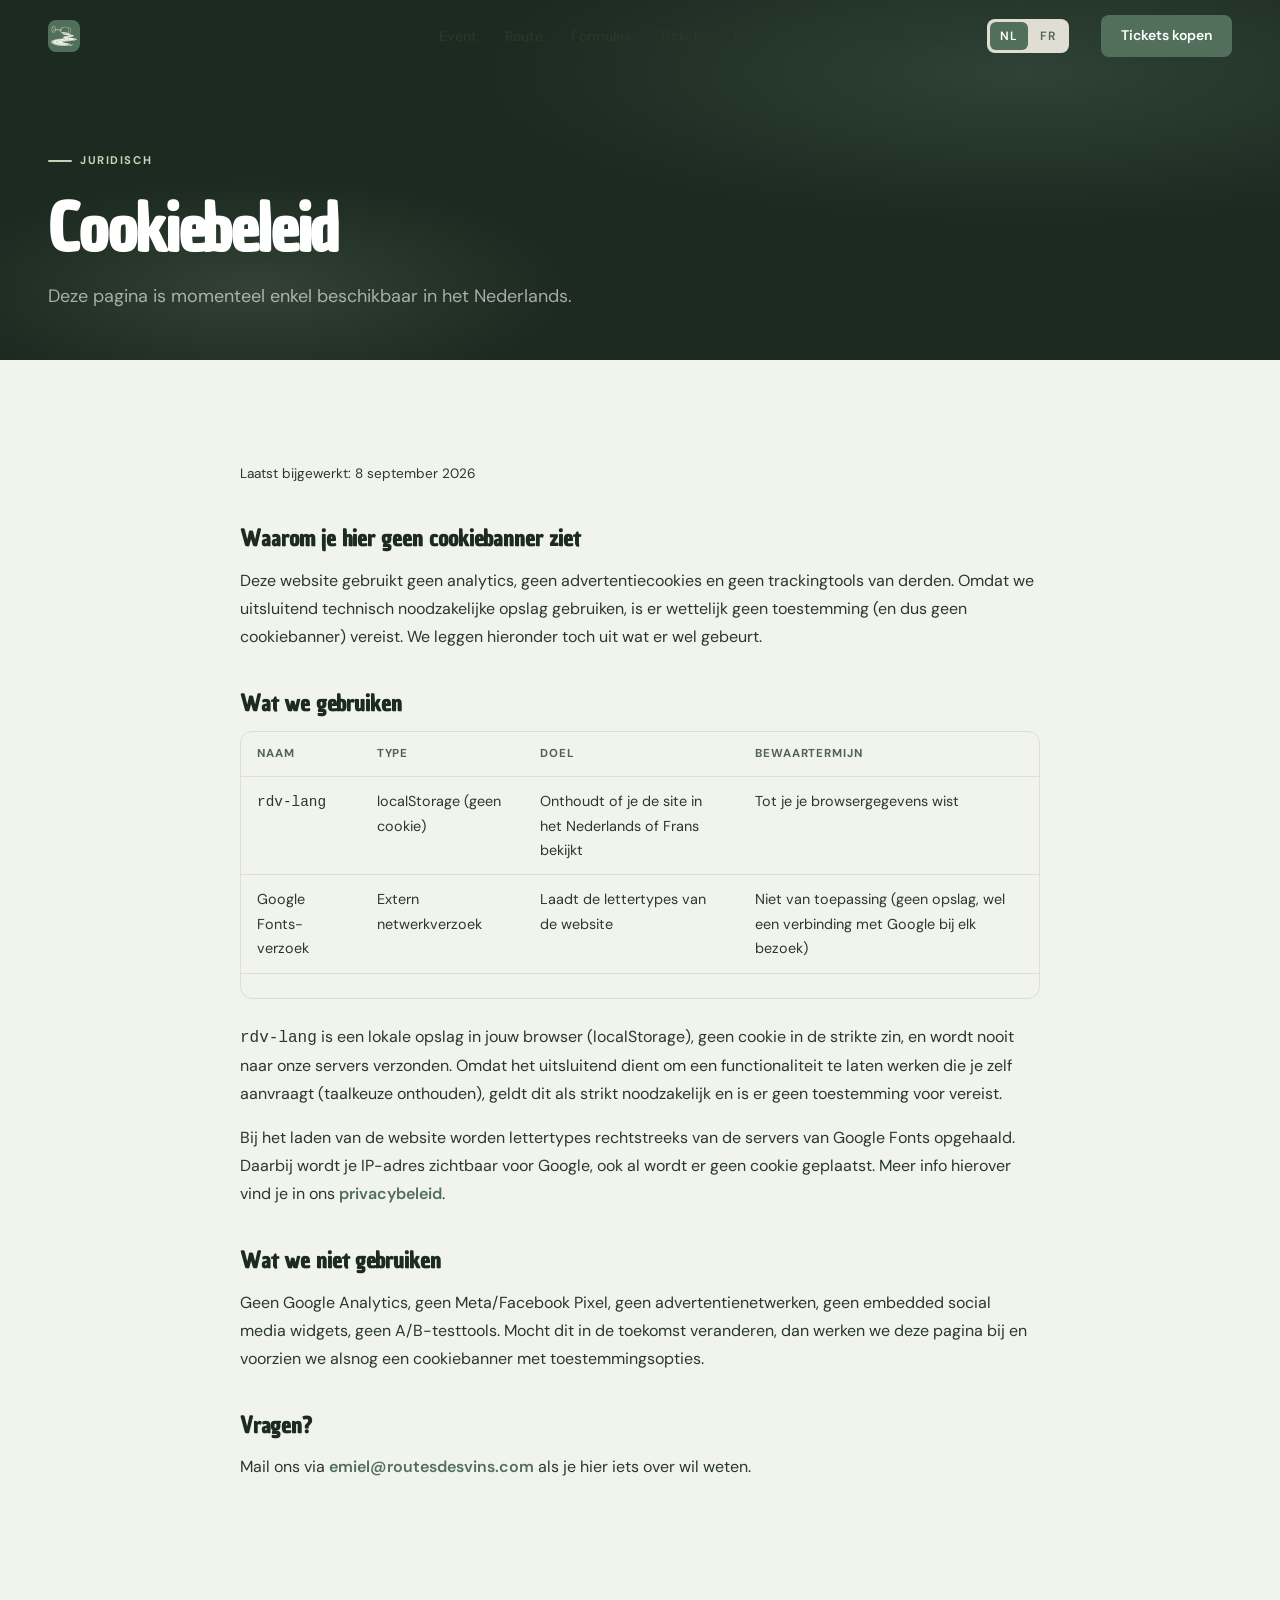
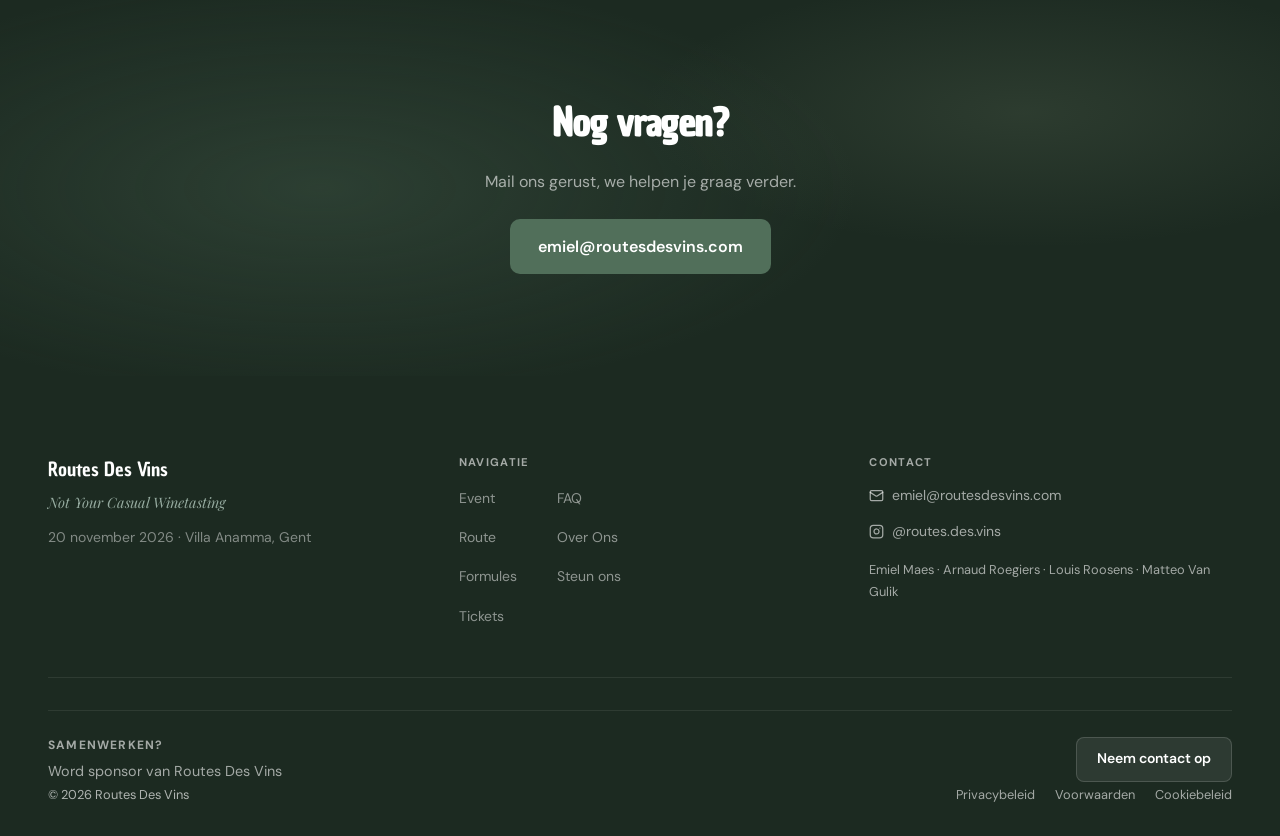
==== commit 60a48d01: "Remove begeleiding row from formules table, fix pre-launch content bugs - Remove "Begeleiding" compa" ====
--- a/cookiebeleid.html
+++ b/cookiebeleid.html
@@ -82,7 +82,7 @@
     <p class="legal-meta">Laatst bijgewerkt: 8 september 2026</p>
 
     <h2>Waarom je hier geen cookiebanner ziet</h2>
-    <p>Deze website gebruikt geen analytics, geen advertentiecookies en geen trackingtools van derden. Omdat we uitsluitend technisch noodzakelijke opslag gebruiken, is er wettelijk geen toestemming (en dus geen cookiebanner) vereist. We leggen hieronder toch open uit wat er wel gebeurt.</p>
+    <p>Deze website gebruikt geen analytics, geen advertentiecookies en geen trackingtools van derden. Omdat we uitsluitend technisch noodzakelijke opslag gebruiken, is er wettelijk geen toestemming (en dus geen cookiebanner) vereist. We leggen hieronder toch uit wat er wel gebeurt.</p>
 
     <h2>Wat we gebruiken</h2>
     <div class="table-wrapper">
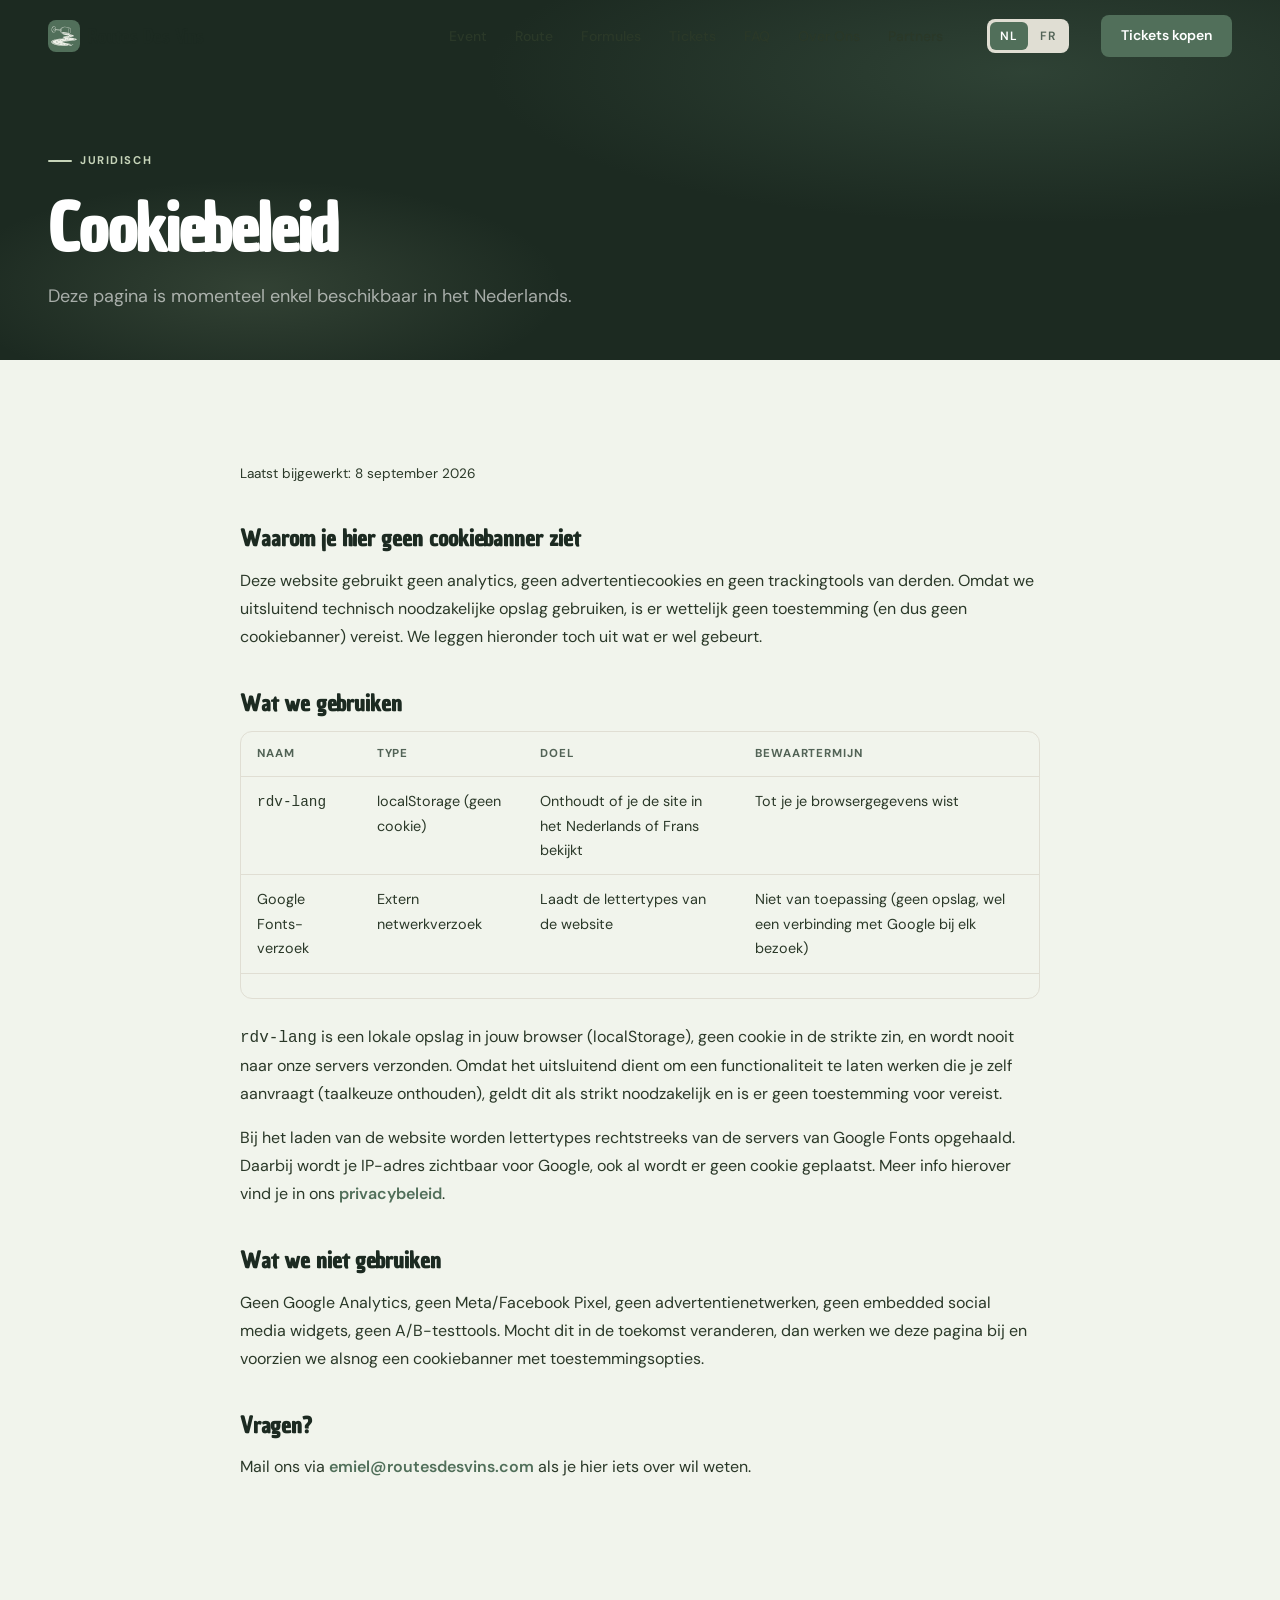
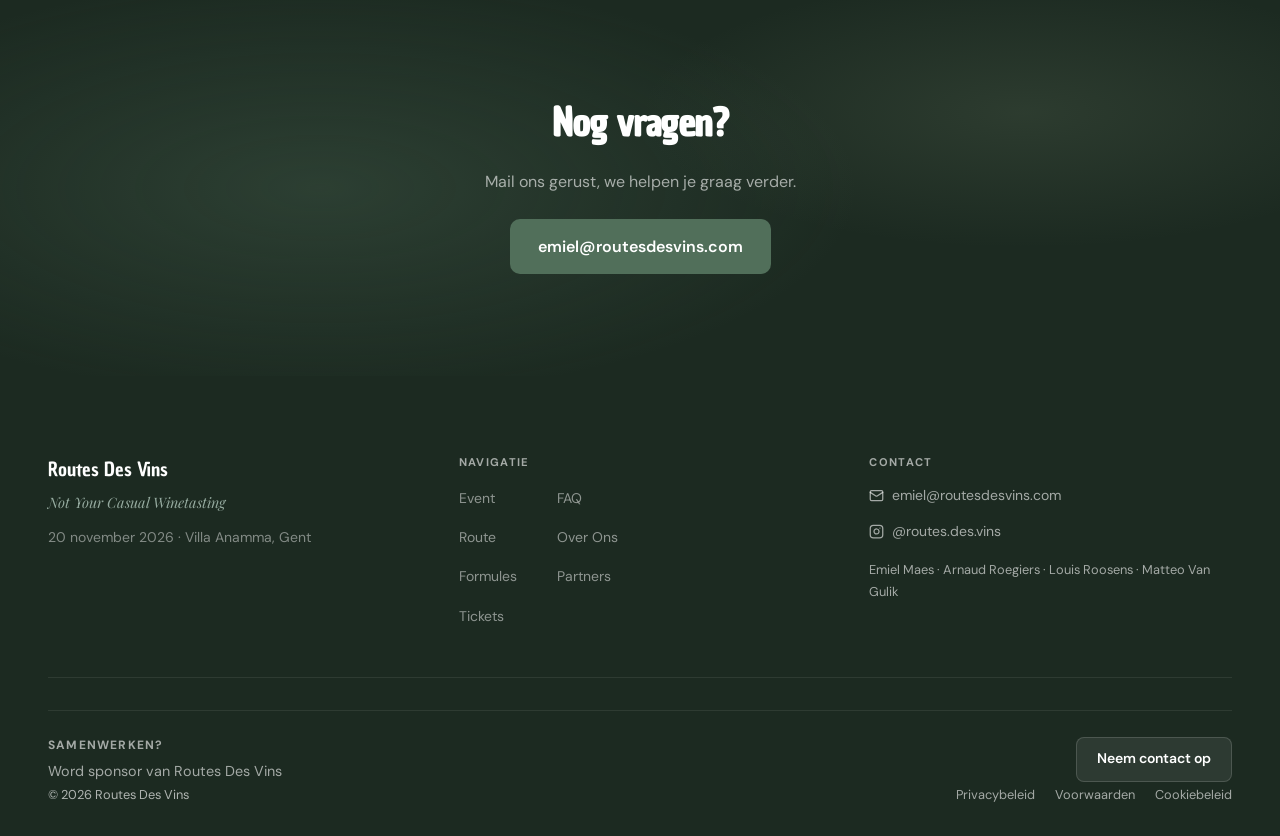
==== commit 9070d274: "Announce CellAR as wine partner 3 and replace Steun ons with Partners - CellAR is now named site-wid" ====
--- a/cookiebeleid.html
+++ b/cookiebeleid.html
@@ -43,7 +43,7 @@
     <li><a href="tickets.html" data-i18n="nav_tickets">Tickets</a></li>
     <li><a href="faq.html" data-i18n="nav_faq">FAQ</a></li>
     <li><a href="over-ons.html" data-i18n="nav_about">Over Ons</a></li>
-    <li><a href="steun-ons.html" data-i18n="nav_steunons">Steun ons</a></li>
+    <li><a href="partners.html" data-i18n="nav_partners">Partners</a></li>
   </ul>
   <div class="nav-lang">
     <button class="lang-btn" data-lang="nl">NL</button>
@@ -61,7 +61,7 @@
   <a href="tickets.html" data-i18n="nav_tickets">Tickets</a>
   <a href="faq.html" data-i18n="nav_faq">FAQ</a>
   <a href="over-ons.html" data-i18n="nav_about">Over Ons</a>
-  <a href="steun-ons.html" data-i18n="nav_steunons">Steun ons</a>
+  <a href="partners.html" data-i18n="nav_partners">Partners</a>
   <a href="tickets.html" class="mobile-cta" data-i18n="nav_cta">Tickets kopen</a>
   <div class="mobile-lang">
     <button class="lang-btn" data-lang="nl">NL</button>
@@ -150,7 +150,7 @@
           <ul class="footer-links">
             <li><a href="faq.html" data-i18n="nav_faq">FAQ</a></li>
             <li><a href="over-ons.html" data-i18n="nav_about">Over Ons</a></li>
-            <li><a href="steun-ons.html" data-i18n="nav_steunons">Steun ons</a></li>
+            <li><a href="partners.html" data-i18n="nav_partners">Partners</a></li>
           </ul>
         </div>
       </div>
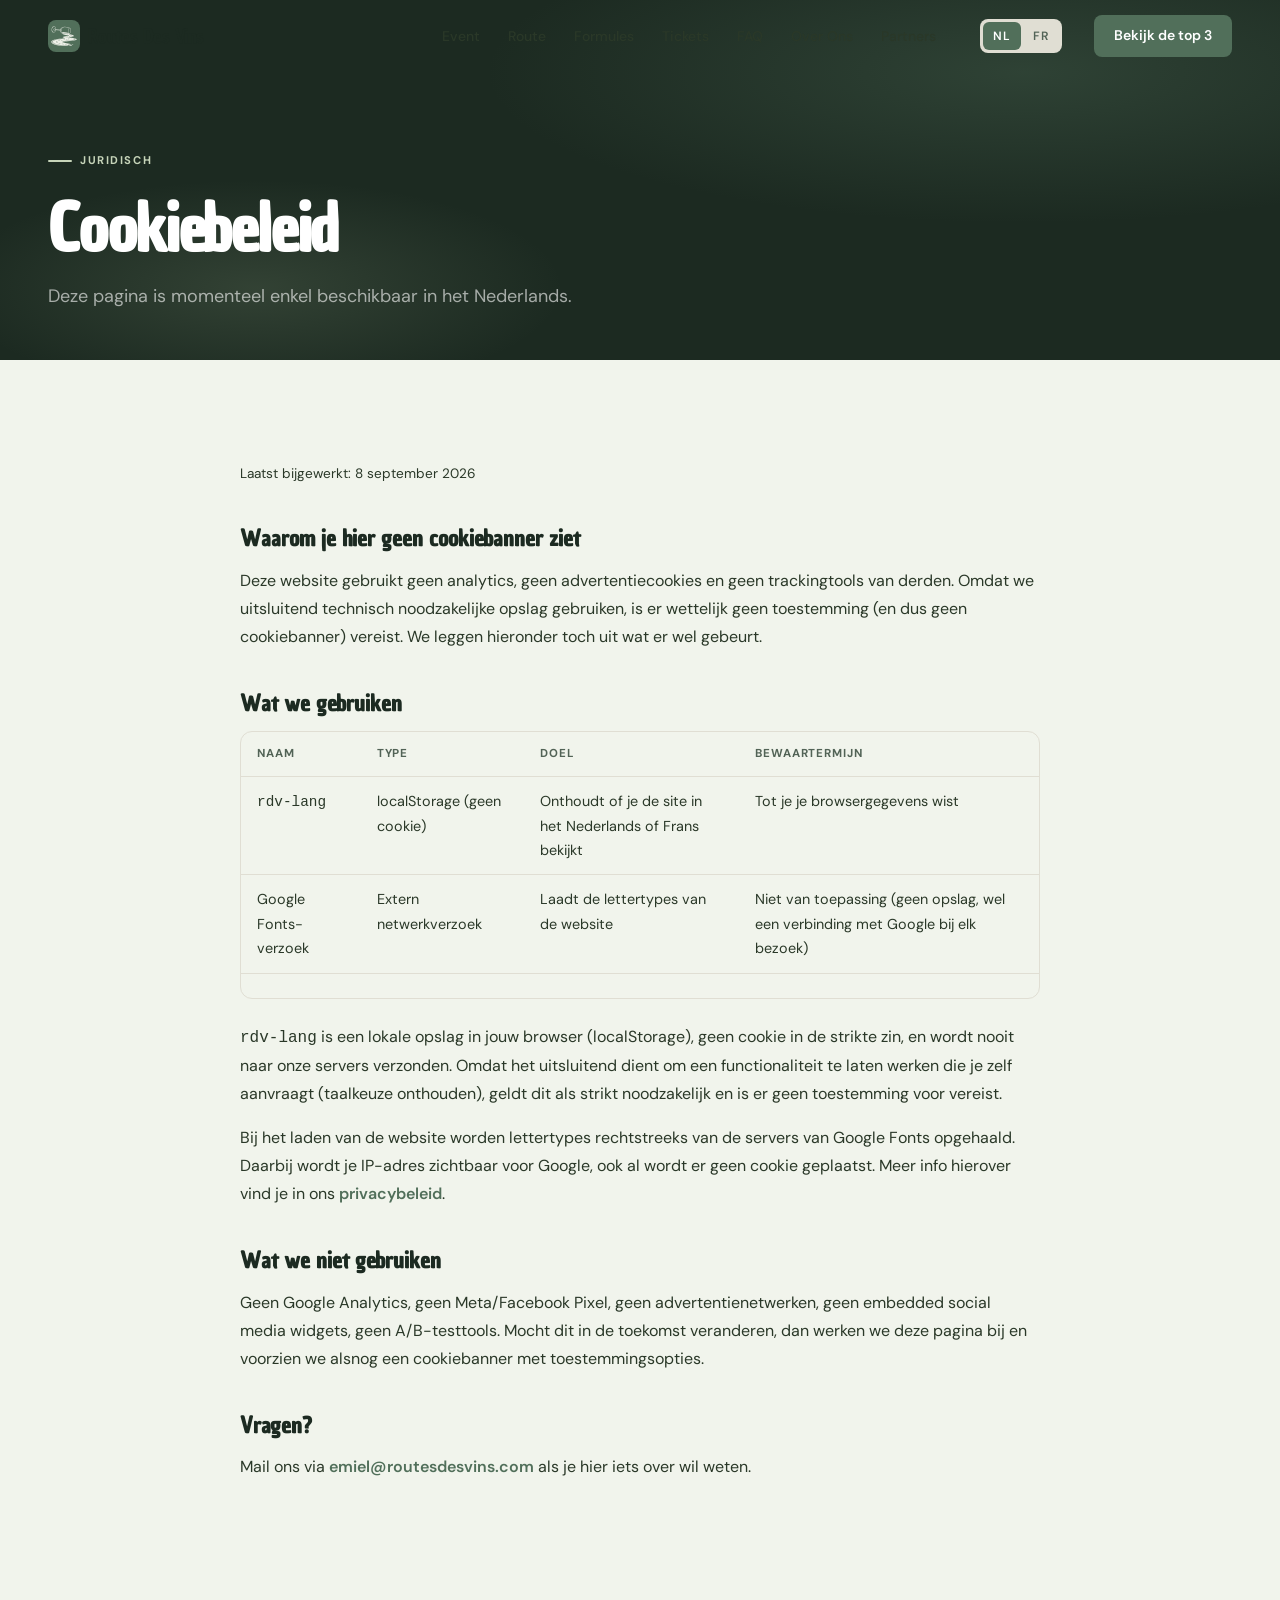
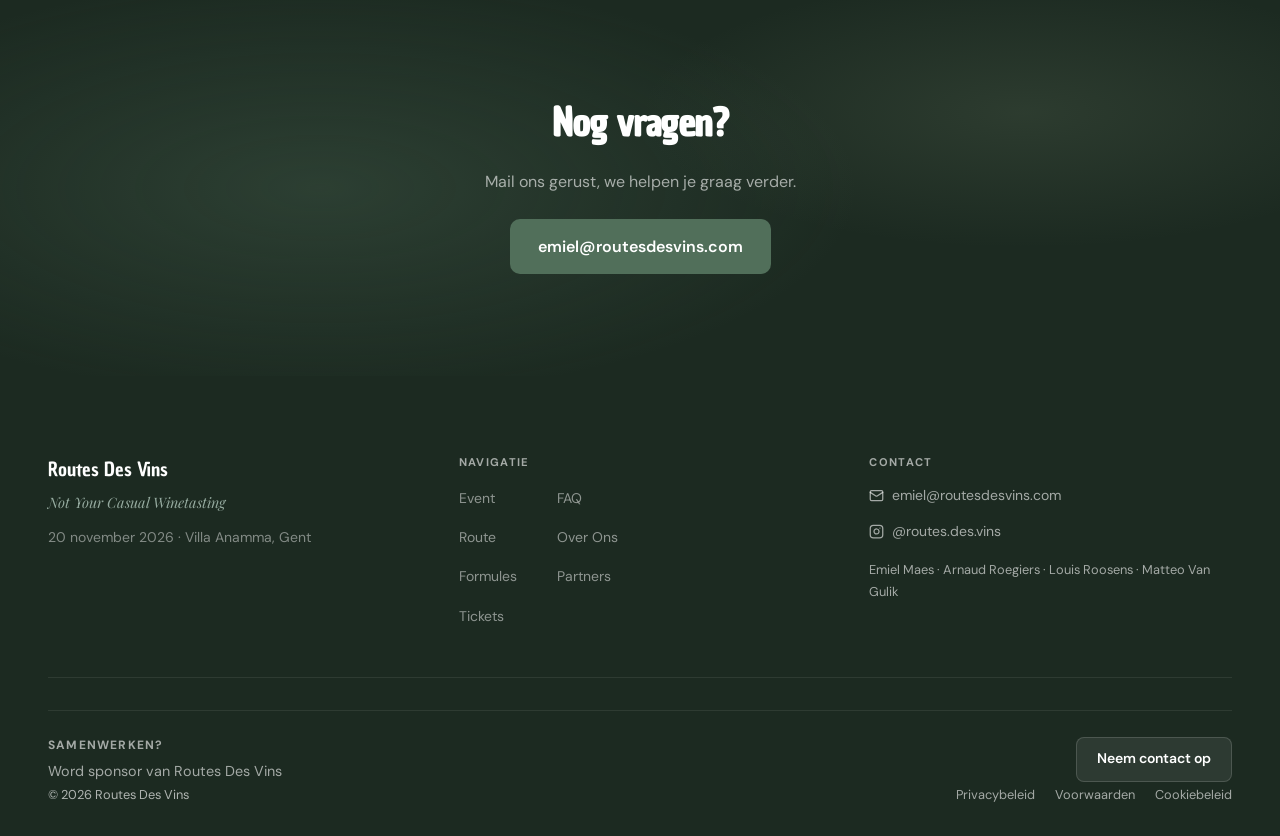
==== commit 220fe2d0: "Menuknop 'Tickets kopen' wordt 'Bekijk de top 3' op alle pagina's Co-Authored-By: Claude Opus 5.5 <n" ====
--- a/cookiebeleid.html
+++ b/cookiebeleid.html
@@ -49,7 +49,7 @@
     <button class="lang-btn" data-lang="nl">NL</button>
     <button class="lang-btn" data-lang="fr">FR</button>
   </div>
-  <a href="tickets.html" class="nav-cta" data-i18n="nav_cta">Tickets kopen</a>
+  <a href="index.html#top3" class="nav-cta" data-i18n="nav_cta">Bekijk de top 3</a>
   <button class="nav-hamburger" aria-label="Menu">
     <span></span><span></span><span></span>
   </button>
@@ -62,7 +62,7 @@
   <a href="faq.html" data-i18n="nav_faq">FAQ</a>
   <a href="over-ons.html" data-i18n="nav_about">Over Ons</a>
   <a href="partners.html" data-i18n="nav_partners">Partners</a>
-  <a href="tickets.html" class="mobile-cta" data-i18n="nav_cta">Tickets kopen</a>
+  <a href="index.html#top3" class="mobile-cta" data-i18n="nav_cta">Bekijk de top 3</a>
   <div class="mobile-lang">
     <button class="lang-btn" data-lang="nl">NL</button>
     <button class="lang-btn" data-lang="fr">FR</button>
--- a/styles.css
+++ b/styles.css
@@ -979,3 +979,40 @@
   z-index: -1;
   border-radius: 2px;
 }
+
+/* ── Top 3 per wijnpartner (na het event) ── */
+.partner-wines { margin-top: 3.5rem; }
+.partner-wines-head { display: flex; justify-content: space-between; align-items: flex-end; gap: 1rem 2rem; flex-wrap: wrap; border-bottom: 1px solid var(--c-light); padding-bottom: .9rem; margin-bottom: 1.5rem; }
+.partner-wines-head h3 { font-family: var(--font-display); font-size: clamp(1.6rem, 3vw, 2.1rem); color: var(--c-dark); text-transform: uppercase; margin-top: .25rem; }
+.top3-halte { font: 700 .72rem var(--font-body); letter-spacing: .2em; text-transform: uppercase; color: var(--c-sage); }
+.partner-how { color: var(--c-text-light); font-size: .92rem; max-width: 420px; }
+.wine-grid { display: grid; grid-template-columns: repeat(5, minmax(0, 1fr)); gap: 1.1rem; }
+.wine-card { background: #fff; border-radius: 14px; overflow: hidden; box-shadow: var(--shadow-sm); display: flex; flex-direction: column; min-width: 0; transition: box-shadow .25s var(--ease-out), transform .25s var(--ease-out); }
+.wine-card:hover { box-shadow: var(--shadow-lg); transform: translateY(-3px); }
+.wine-card.is-podium { box-shadow: var(--shadow-md); }
+.wine-stage { position: relative; background: #fff; height: 230px; display: flex; align-items: center; justify-content: center; padding: 14px 0 8px; }
+.wine-stage img { height: 100%; width: auto; max-width: 90%; object-fit: contain; }
+.wine-svg { height: 100%; width: auto; }
+.wine-stage .top3-medal { position: absolute; top: 10px; left: 10px; }
+.wine-info { padding: .9rem 1rem 1.1rem; display: flex; flex-direction: column; flex: 1; border-top: 1px solid var(--c-cream); }
+.wine-type { font: 700 .66rem var(--font-body); letter-spacing: .16em; text-transform: uppercase; color: var(--c-text-light); display: inline-flex; align-items: center; gap: .4rem; }
+.wine-type::before { content: ""; width: .55rem; height: .55rem; border-radius: 50%; background: currentColor; }
+.wine-type.t-wit::before { background: #D9C98A; }
+.wine-type.t-rood::before { background: #7A2E3A; }
+.wine-type.t-bubbels::before { background: #C9B66A; box-shadow: 0 0 0 2px #EFE7C2; }
+.wine-info h4 { font-family: var(--font-body); font-weight: 700; font-size: .98rem; line-height: 1.3; color: var(--c-dark); margin: .35rem 0 .2rem; overflow-wrap: anywhere; }
+.wine-region { font-size: .8rem; color: var(--c-text-light); overflow-wrap: anywhere; }
+.wine-price { font-family: var(--font-display); font-size: 1.25rem; color: var(--c-dark); margin-top: auto; padding-top: .7rem; }
+.wine-box { display: block; font: 600 .74rem var(--font-body); color: var(--c-forest); margin-top: .1rem; }
+.wine-order { margin-top: .7rem; font-weight: 700; font-size: .88rem; color: var(--c-forest); text-decoration: none; }
+.wine-order:hover { color: var(--c-dark); text-decoration: underline; }
+.top3-medal { flex: none; width: 2.1rem; height: 2.1rem; border-radius: 50%; display: flex; align-items: center; justify-content: center; font-family: var(--font-display); font-size: 1.1rem; z-index: 1; }
+.top3-medal.m1 { background: var(--c-forest); color: #fff; }
+.top3-medal.m2 { background: var(--c-sage); color: var(--c-dark); }
+.top3-medal.m3 { background: var(--c-light); color: var(--c-dark); }
+@media (max-width: 1000px) { .wine-grid { grid-template-columns: repeat(3, minmax(0, 1fr)); } }
+@media (max-width: 640px) {
+  .wine-grid { grid-template-columns: repeat(2, minmax(0, 1fr)); gap: .75rem; }
+  .wine-stage { height: 190px; }
+  .wine-info { padding: .8rem .8rem 1rem; }
+}
